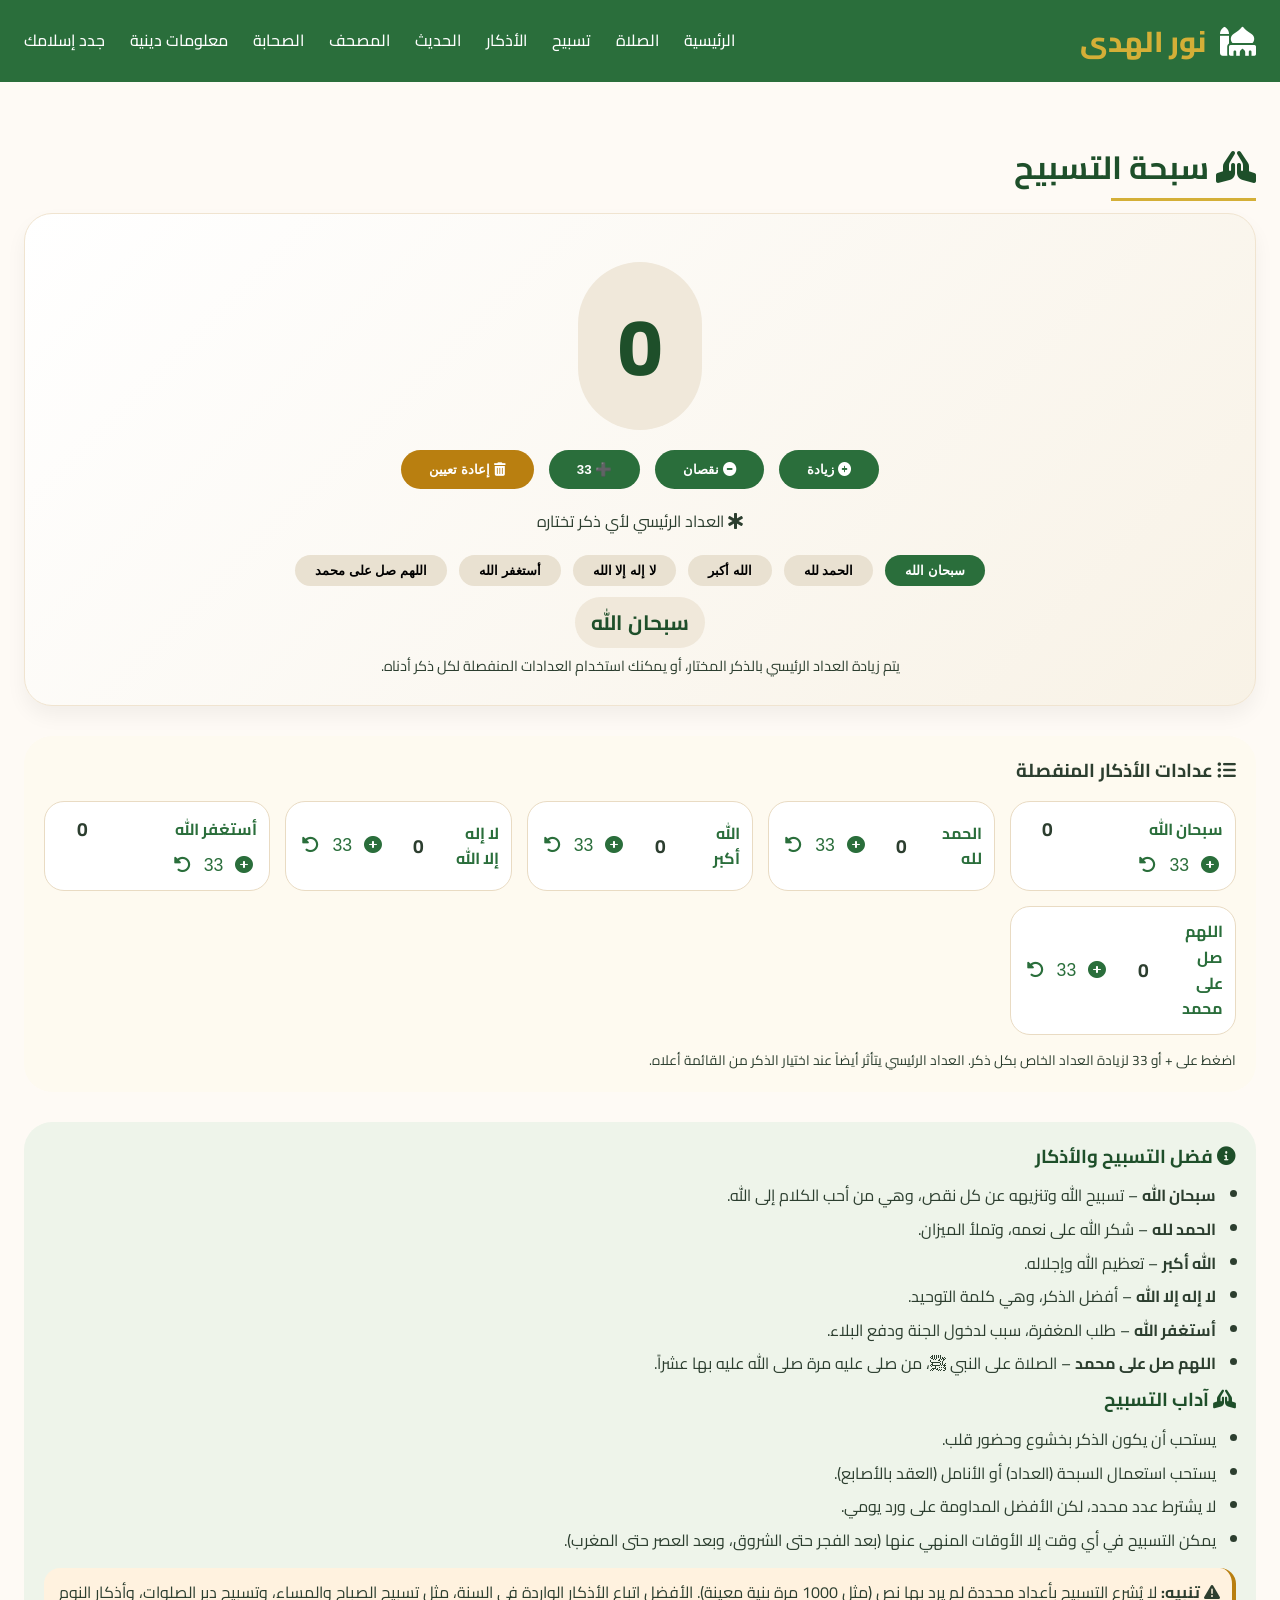
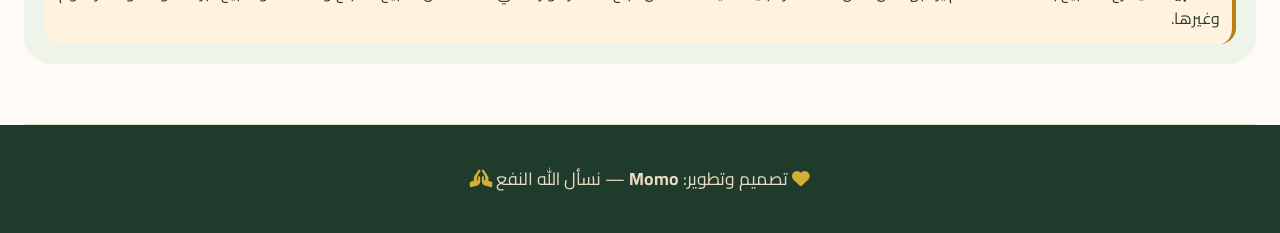
==== tasbih.html @ b9b38757 "Add files via upload" ====
<!DOCTYPE html>
<html lang="ar" dir="rtl">
<head>
  <meta charset="UTF-8">
  <meta name="viewport" content="width=device-width, initial-scale=1.0">
  <title>نور الهدى | سبحة التسبيح</title>
  <link rel="stylesheet" href="https://cdnjs.cloudflare.com/ajax/libs/font-awesome/6.0.0-beta3/css/all.min.css">
  <link href="https://fonts.googleapis.com/css2?family=Cairo:wght@300;400;500;600;700;800&display=swap" rel="stylesheet">
  <link rel="stylesheet" href="style.css">
  <style>
    .tasbih-card {
      background: linear-gradient(135deg, #fff, #f8f2e6);
      text-align: center;
      padding: 28px;
    }
    .dhikr-selector {
      margin: 20px 0;
      display: flex;
      flex-wrap: wrap;
      justify-content: center;
      gap: 12px;
    }
    .dhikr-btn {
      background: #e9e1d1;
      border: none;
      padding: 8px 20px;
      border-radius: 40px;
      font-weight: 600;
      cursor: pointer;
      transition: 0.2s;
    }
    .dhikr-btn.active {
      background: var(--primary);
      color: white;
    }
    .current-dhikr {
      font-size: 1.3rem;
      font-weight: bold;
      margin: 15px 0;
      color: var(--primary-dark);
    }
    .current-dhikr span {
      background: #f0e8da;
      padding: 6px 16px;
      border-radius: 50px;
    }
    .secondary-counters {
      background: #fefaf0;
      border-radius: 28px;
      padding: 20px;
      margin-top: 30px;
      text-align: right;
    }
    .counter-grid {
      display: grid;
      grid-template-columns: repeat(auto-fill, minmax(220px, 1fr));
      gap: 15px;
      margin: 15px 0;
    }
    .counter-item {
      background: white;
      border-radius: 20px;
      padding: 12px;
      display: flex;
      justify-content: space-between;
      align-items: center;
      flex-wrap: wrap;
      gap: 8px;
      border: 1px solid #e9dbc3;
    }
    .counter-label {
      font-weight: bold;
      color: var(--primary);
      flex: 1;
    }
    .counter-value {
      font-size: 1.2rem;
      font-weight: bold;
      min-width: 50px;
      text-align: center;
    }
    .counter-actions button {
      background: none;
      border: none;
      font-size: 1.1rem;
      margin: 0 4px;
      cursor: pointer;
      color: var(--primary);
    }
    .info-section {
      margin-top: 30px;
      background: #eef4ea;
      border-radius: 28px;
      padding: 20px;
      text-align: right;
    }
    .info-section h3 {
      color: var(--primary-dark);
      margin-bottom: 12px;
    }
    .info-section ul {
      margin-right: 20px;
    }
    .info-section li {
      margin-bottom: 8px;
    }
    .warning {
      background: #fff2df;
      border-right: 4px solid #b97f10;
      padding: 12px;
      margin-top: 15px;
      border-radius: 16px;
    }
  </style>
</head>
<body>
  <div class="navbar">
    <div class="container">
      <div class="logo"><i class="fas fa-mosque"></i> نور الهدى</div>
      <div class="nav-links">
        <a href="index.html">الرئيسية</a>
        <a href="prayer.html">الصلاة</a>
        <a href="tasbih.html">تسبيح</a>
        <a href="adhkar.html">الأذكار</a>
        <a href="hadith.html">الحديث</a>
        <a href="quran.html">المصحف</a>
        <a href="companions.html">الصحابة</a>
        <a href="knowledge.html">معلومات دينية</a>
        <a href="newmuslim.html">جدد إسلامك</a>
      </div>
    </div>
  </div>

  <div class="container">
    <section id="tasbih">
      <h2 class="section-title"><i class="fas fa-praying-hands"></i> سبحة التسبيح</h2>
      <div class="card tasbih-card">
        <!-- العداد الرئيسي -->
        <div class="tasbih-counter" id="tasbihCount">0</div>
        <div class="tasbih-buttons">
          <button class="tasbih-btn" id="incrementBtn"><i class="fas fa-plus-circle"></i> زيادة</button>
          <button class="tasbih-btn decrement" id="decrementBtn"><i class="fas fa-minus-circle"></i> نقصان</button>
          <button class="tasbih-btn" id="add33Btn">➕ 33</button>
          <button class="tasbih-btn reset" id="resetTasbihBtn"><i class="fas fa-trash-alt"></i> إعادة تعيين</button>
        </div>
        <p style="margin-top: 20px;"><i class="fas fa-star-of-life"></i> العداد الرئيسي لأي ذكر تختاره</p>

        <!-- اختيار نوع الذكر -->
        <div class="dhikr-selector">
          <button class="dhikr-btn active" data-dhikr="subhanallah">سبحان الله</button>
          <button class="dhikr-btn" data-dhikr="alhamdulillah">الحمد لله</button>
          <button class="dhikr-btn" data-dhikr="allahuakbar">الله أكبر</button>
          <button class="dhikr-btn" data-dhikr="la-ilaha-illallah">لا إله إلا الله</button>
          <button class="dhikr-btn" data-dhikr="astaghfirullah">أستغفر الله</button>
          <button class="dhikr-btn" data-dhikr="salawat">اللهم صل على محمد</button>
        </div>
        <div class="current-dhikr">
          <span id="currentDhikrText">سبحان الله</span>
        </div>
        <p style="font-size: 0.9rem;">يتم زيادة العداد الرئيسي بالذكر المختار، أو يمكنك استخدام العدادات المنفصلة لكل ذكر أدناه.</p>
      </div>

      <!-- عدادات منفصلة لكل ذكر -->
      <div class="secondary-counters">
        <h3><i class="fas fa-list-ul"></i> عدادات الأذكار المنفصلة</h3>
        <div class="counter-grid" id="countersContainer">
          <!-- سيتم إضافتها بواسطة JS -->
        </div>
        <p style="margin-top: 10px; font-size: 0.85rem;">اضغط على + أو 33 لزيادة العداد الخاص بكل ذكر. العداد الرئيسي يتأثر أيضاً عند اختيار الذكر من القائمة أعلاه.</p>
      </div>

      <!-- معلومات عن التسبيح -->
      <div class="info-section">
        <h3><i class="fas fa-info-circle"></i> فضل التسبيح والأذكار</h3>
        <ul>
          <li><strong>سبحان الله</strong> – تسبيح الله وتنزيهه عن كل نقص، وهي من أحب الكلام إلى الله.</li>
          <li><strong>الحمد لله</strong> – شكر الله على نعمه، وتملأ الميزان.</li>
          <li><strong>الله أكبر</strong> – تعظيم الله وإجلاله.</li>
          <li><strong>لا إله إلا الله</strong> – أفضل الذكر، وهي كلمة التوحيد.</li>
          <li><strong>أستغفر الله</strong> – طلب المغفرة، سبب لدخول الجنة ودفع البلاء.</li>
          <li><strong>اللهم صل على محمد</strong> – الصلاة على النبي ﷺ، من صلى عليه مرة صلى الله عليه بها عشراً.</li>
        </ul>
        <h3><i class="fas fa-hands-praying"></i> آداب التسبيح</h3>
        <ul>
          <li>يستحب أن يكون الذكر بخشوع وحضور قلب.</li>
          <li>يستحب استعمال السبحة (العداد) أو الأنامل (العقد بالأصابع).</li>
          <li>لا يشترط عدد محدد، لكن الأفضل المداومة على ورد يومي.</li>
          <li>يمكن التسبيح في أي وقت إلا الأوقات المنهي عنها (بعد الفجر حتى الشروق، وبعد العصر حتى المغرب).</li>
        </ul>
        <div class="warning">
          <i class="fas fa-exclamation-triangle"></i> <strong>تنبيه:</strong> لا يُشرع التسبيح بأعداد محددة لم يرد بها نص (مثل 1000 مرة بنية معينة). الأفضل اتباع الأذكار الواردة في السنة، مثل تسبيح الصباح والمساء، وتسبيح دبر الصلوات، وأذكار النوم وغيرها.
        </div>
      </div>
    </section>
  </div>

  <footer>
    <div class="container">
      <p><i class="fas fa-heart"></i> تصميم وتطوير: <strong>Momo</strong> — نسأل الله النفع <i class="fas fa-hands-praying"></i></p>
    </div>
  </footer>

  <script>
    // تعريف الأذكار ونصوصها
    const dhikrList = [
      { id: "subhanallah", text: "سبحان الله", short: "سبحان الله" },
      { id: "alhamdulillah", text: "الحمد لله", short: "الحمد لله" },
      { id: "allahuakbar", text: "الله أكبر", short: "الله أكبر" },
      { id: "la-ilaha-illallah", text: "لا إله إلا الله", short: "لا إله إلا الله" },
      { id: "astaghfirullah", text: "أستغفر الله", short: "أستغفر الله" },
      { id: "salawat", text: "اللهم صل على محمد", short: "اللهم صل على محمد" }
    ];

    // تخزين قيم العدادات المنفصلة
    let counters = {};
    dhikrList.forEach(d => { counters[d.id] = 0; });

    // العداد الرئيسي
    let mainCounter = 0;
    let currentDhikrId = "subhanallah";

    // عناصر DOM
    const mainCountSpan = document.getElementById("tasbihCount");
    const currentDhikrSpan = document.getElementById("currentDhikrText");
    const countersContainer = document.getElementById("countersContainer");

    // تحديث واجهة العداد الرئيسي
    function updateMainDisplay() {
      mainCountSpan.innerText = mainCounter;
    }

    // تحديث جميع العدادات المنفصلة في الشاشة
    function renderCounters() {
      let html = "";
      dhikrList.forEach(d => {
        html += `
          <div class="counter-item">
            <div class="counter-label">${d.text}</div>
            <div class="counter-value" id="counter-${d.id}">${counters[d.id]}</div>
            <div class="counter-actions">
              <button class="inc-single" data-id="${d.id}"><i class="fas fa-plus-circle"></i></button>
              <button class="inc33-single" data-id="${d.id}">33</button>
              <button class="reset-single" data-id="${d.id}"><i class="fas fa-undo-alt"></i></button>
            </div>
          </div>
        `;
      });
      countersContainer.innerHTML = html;

      // ربط الأحداث للأزرار الجديدة
      document.querySelectorAll(".inc-single").forEach(btn => {
        btn.addEventListener("click", (e) => {
          const id = btn.getAttribute("data-id");
          counters[id]++;
          updateCounterDisplay(id);
        });
      });
      document.querySelectorAll(".inc33-single").forEach(btn => {
        btn.addEventListener("click", (e) => {
          const id = btn.getAttribute("data-id");
          counters[id] += 33;
          updateCounterDisplay(id);
        });
      });
      document.querySelectorAll(".reset-single").forEach(btn => {
        btn.addEventListener("click", (e) => {
          const id = btn.getAttribute("data-id");
          counters[id] = 0;
          updateCounterDisplay(id);
        });
      });
    }

    function updateCounterDisplay(id) {
      const span = document.getElementById(`counter-${id}`);
      if (span) span.innerText = counters[id];
    }

    // إضافة إلى العداد الرئيسي بناءً على الذكر الحالي
    function addToMain(amount) {
      mainCounter += amount;
      updateMainDisplay();
      // اختياري: يمكن أيضاً تحديث العداد المنفصل للذكر الحالي
      counters[currentDhikrId] += amount;
      updateCounterDisplay(currentDhikrId);
    }

    // إعادة تعيين العداد الرئيسي
    function resetMain() {
      mainCounter = 0;
      updateMainDisplay();
    }

    // تغيير الذكر الحالي
    function setCurrentDhikr(id) {
      currentDhikrId = id;
      const dhikr = dhikrList.find(d => d.id === id);
      currentDhikrSpan.innerText = dhikr ? dhikr.text : "سبحان الله";
      // تمييز الزر النشط
      document.querySelectorAll(".dhikr-btn").forEach(btn => {
        btn.classList.remove("active");
        if (btn.getAttribute("data-dhikr") === id) btn.classList.add("active");
      });
    }

    // ربط أزرار العداد الرئيسي
    document.getElementById("incrementBtn").addEventListener("click", () => {
      addToMain(1);
    });
    document.getElementById("decrementBtn").addEventListener("click", () => {
      if (mainCounter > 0) addToMain(-1);
    });
    document.getElementById("add33Btn").addEventListener("click", () => {
      addToMain(33);
    });
    document.getElementById("resetTasbihBtn").addEventListener("click", () => {
      resetMain();
    });

    // ربط أزرار اختيار الذكر
    document.querySelectorAll(".dhikr-btn").forEach(btn => {
      btn.addEventListener("click", () => {
        const dhikrId = btn.getAttribute("data-dhikr");
        setCurrentDhikr(dhikrId);
      });
    });

    // تهيئة الصفحة
    renderCounters();
    setCurrentDhikr("subhanallah");
    updateMainDisplay();

    // حفظ البيانات في localStorage (اختياري)
    function saveData() {
      const data = {
        main: mainCounter,
        counters: counters,
        currentDhikr: currentDhikrId
      };
      localStorage.setItem("tasbihData", JSON.stringify(data));
    }

    function loadData() {
      const saved = localStorage.getItem("tasbihData");
      if (saved) {
        try {
          const data = JSON.parse(saved);
          mainCounter = data.main || 0;
          counters = data.counters || counters;
          currentDhikrId = data.currentDhikr || "subhanallah";
          updateMainDisplay();
          for (let id in counters) {
            updateCounterDisplay(id);
          }
          setCurrentDhikr(currentDhikrId);
        } catch(e) {}
      }
    }

    // حفظ تلقائي عند كل تغيير
    function autoSave() {
      saveData();
    }

    // ربط الحفظ بعد كل تغيير
    const originalAddToMain = addToMain;
    window.addToMain = function(amount) {
      originalAddToMain(amount);
      autoSave();
    };
    // إعادة تعريف addToMain مع الحفظ
    addToMain = function(amount) {
      mainCounter += amount;
      updateMainDisplay();
      counters[currentDhikrId] += amount;
      updateCounterDisplay(currentDhikrId);
      autoSave();
    };
    // إعادة تعريف resetMain مع الحفظ
    resetMain = function() {
      mainCounter = 0;
      updateMainDisplay();
      autoSave();
    };
    // ربط الأزرار مرة أخرى بعد إعادة التعريف
    document.getElementById("incrementBtn").onclick = () => addToMain(1);
    document.getElementById("decrementBtn").onclick = () => { if (mainCounter > 0) addToMain(-1); };
    document.getElementById("add33Btn").onclick = () => addToMain(33);
    document.getElementById("resetTasbihBtn").onclick = () => resetMain();

    // ربط العدادات المنفصلة بالحفظ
    function attachSingleSave() {
      document.querySelectorAll(".inc-single, .inc33-single, .reset-single").forEach(btn => {
        btn.addEventListener("click", () => autoSave());
      });
    }
    // إعادة ربط بعد إعادة رسم العدادات
    const originalRender = renderCounters;
    window.renderCounters = function() {
      originalRender();
      attachSingleSave();
    };
    renderCounters = function() {
      originalRender();
      attachSingleSave();
    };
    renderCounters();
    attachSingleSave();
    loadData();
  </script>
</body>
</html>
---- style.css ----
* {
  margin: 0;
  padding: 0;
  box-sizing: border-box;
}

body {
  font-family: 'Cairo', sans-serif;
  background: #fefaf5;
  color: #2c3e2f;
  line-height: 1.6;
  scroll-behavior: smooth;
}

:root {
  --primary: #2a6e3b;
  --primary-dark: #1e4f2a;
  --secondary: #d4af37;
  --soft-bg: #fff8ed;
  --card-bg: #ffffff;
  --border-light: #e9dbc3;
  --mushaf-bg: #fef7e8;
  --mushaf-border: #dac292;
}

.container {
  max-width: 1300px;
  margin: 0 auto;
  padding: 0 24px;
}

.navbar {
  background: var(--primary);
  padding: 18px 0;
  position: sticky;
  top: 0;
  z-index: 100;
}
.navbar .container {
  display: flex;
  justify-content: space-between;
  align-items: center;
  flex-wrap: wrap;
  gap: 15px;
}
.logo {
  font-size: 1.8rem;
  font-weight: 800;
  color: var(--secondary);
}
.logo i {
  color: white;
  margin-left: 8px;
}
.nav-links {
  display: flex;
  gap: 25px;
  flex-wrap: wrap;
}
.nav-links a {
  color: white;
  text-decoration: none;
  font-weight: 500;
  transition: 0.2s;
}
.nav-links a:hover {
  color: var(--secondary);
}

.hero {
  background: linear-gradient(135deg, #f4f0e6, #e6f0e8);
  padding: 60px 0 40px;
  text-align: center;
  border-bottom: 3px solid var(--secondary);
}
.hero h1 {
  font-size: 2.5rem;
  color: var(--primary-dark);
  margin-bottom: 12px;
}
.hero p {
  font-size: 1.2rem;
  color: #3b5e3b;
}

.prayer-card {
  background: var(--card-bg);
  border-radius: 32px;
  padding: 28px;
  margin: 40px 0 20px;
  border: 1px solid var(--border-light);
  box-shadow: 0 20px 30px -12px rgba(0,0,0,0.1);
}
.prayer-header {
  display: flex;
  justify-content: space-between;
  align-items: baseline;
  flex-wrap: wrap;
  gap: 12px;
  margin-bottom: 20px;
}
.city-selector {
  display: flex;
  gap: 12px;
  flex-wrap: wrap;
}
.city-selector input,
.city-selector button {
  padding: 8px 16px;
  border-radius: 40px;
  border: 1px solid #ddd;
  font-family: inherit;
}
.city-selector button {
  background: var(--primary);
  color: white;
  border: none;
  cursor: pointer;
  font-weight: 600;
}

.prayer-times-grid {
  display: grid;
  grid-template-columns: repeat(auto-fit, minmax(100px, 1fr));
  gap: 18px;
  text-align: center;
  margin: 20px 0;
}
.prayer-item {
  background: #f9f5ed;
  padding: 14px 6px;
  border-radius: 24px;
  font-weight: 600;
}
.prayer-name {
  font-size: 1.1rem;
  color: var(--primary);
}
.prayer-time {
  font-size: 1.3rem;
  font-weight: 700;
  margin-top: 6px;
}
.next-prayer {
  background: var(--primary-dark);
  color: white;
  padding: 14px;
  border-radius: 40px;
  text-align: center;
  font-size: 1.2rem;
  font-weight: 600;
  margin-top: 20px;
}

section {
  padding: 60px 0;
  border-bottom: 1px solid var(--border-light);
}
.section-title {
  font-size: 2rem;
  font-weight: 700;
  color: var(--primary-dark);
  margin-bottom: 20px;
  position: relative;
  display: inline-block;
}
.section-title:after {
  content: '';
  position: absolute;
  bottom: -8px;
  right: 0;
  width: 60%;
  height: 3px;
  background: var(--secondary);
}

.grid-2 {
  display: grid;
  grid-template-columns: repeat(auto-fit, minmax(300px, 1fr));
  gap: 30px;
  margin-top: 30px;
}

.card {
  background: var(--card-bg);
  border-radius: 28px;
  padding: 24px;
  box-shadow: 0 10px 20px rgba(0,0,0,0.05);
  border: 1px solid #f0e4d0;
  transition: 0.2s;
}
.card:hover {
  transform: translateY(-5px);
}

.hadith-box {
  background: #f4f0e2;
  border-right: 6px solid var(--secondary);
  padding: 28px;
  border-radius: 28px;
  font-size: 1.2rem;
  margin: 20px 0;
}

.btn-refresh {
  background: var(--primary);
  border: none;
  padding: 8px 24px;
  border-radius: 30px;
  color: white;
  cursor: pointer;
  font-weight: 600;
  margin-top: 15px;
}

.adhkar-tabs {
  display: flex;
  gap: 20px;
  margin-bottom: 30px;
}
.tab-btn {
  background: #e9e1d1;
  border: none;
  padding: 10px 28px;
  border-radius: 40px;
  font-weight: 600;
  cursor: pointer;
}
.tab-btn.active {
  background: var(--primary);
  color: white;
}
.adhkar-list {
  list-style: none;
}
.adhkar-list li {
  background: white;
  margin-bottom: 14px;
  padding: 16px 20px;
  border-radius: 40px;
  border: 1px solid var(--border-light);
  font-size: 1rem;
  line-height: 1.6;
}

.tracker-btn {
  background: #e9e1d1;
  border: none;
  padding: 12px 10px;
  border-radius: 60px;
  font-weight: bold;
  cursor: pointer;
  width: 100%;
}
.tracker-btn.completed {
  background: var(--primary);
  color: white;
}

.wudu-steps {
  list-style: none;
  padding-right: 0;
}
.wudu-steps li {
  margin-bottom: 12px;
  display: flex;
  align-items: baseline;
  gap: 10px;
}
.wudu-steps li i {
  color: var(--primary);
  width: 24px;
}

.tasbih-card {
  text-align: center;
  background: linear-gradient(135deg, #fff, #f8f2e6);
}
.tasbih-counter {
  font-size: 5rem;
  font-weight: 800;
  color: var(--primary-dark);
  background: #f0e8da;
  display: inline-block;
  padding: 20px 40px;
  border-radius: 80px;
  margin: 20px 0;
}
.tasbih-buttons {
  display: flex;
  gap: 15px;
  justify-content: center;
  flex-wrap: wrap;
}
.tasbih-btn {
  background: var(--primary);
  color: white;
  border: none;
  padding: 12px 28px;
  border-radius: 50px;
  font-weight: bold;
  cursor: pointer;
}
.tasbih-btn.reset {
  background: #b97f10;
}

.quran-container {
  background: var(--mushaf-bg);
  border-radius: 28px;
  padding: 24px;
  border: 1px solid var(--mushaf-border);
  font-family: 'Amiri', serif;
}
.search-box {
  display: flex;
  gap: 10px;
  margin-bottom: 20px;
  flex-wrap: wrap;
}
.search-box input {
  flex: 1;
  padding: 10px 16px;
  border-radius: 40px;
  border: 1px solid var(--mushaf-border);
  font-family: 'Cairo', sans-serif;
  font-size: 1rem;
}
.search-box button {
  background: var(--primary);
  color: white;
  border: none;
  padding: 8px 20px;
  border-radius: 40px;
  cursor: pointer;
  font-weight: 600;
}
.sura-select {
  width: 100%;
  padding: 12px 20px;
  border-radius: 50px;
  border: 1px solid var(--mushaf-border);
  font-family: 'Cairo', sans-serif;
  font-size: 1rem;
  background: white;
  margin-bottom: 20px;
}
.verses-grid {
  display: grid;
  grid-template-columns: 1fr 1fr;
  gap: 20px 30px;
}
.ayah-item {
  display: flex;
  align-items: baseline;
  gap: 8px;
  background: rgba(255,250,235,0.5);
  padding: 8px 12px;
  border-radius: 16px;
}
.ayah-text {
  font-size: 1.2rem;
  line-height: 1.6;
  color: #2c3e2f;
  flex: 1;
}
.ayah-number {
  display: inline-flex;
  justify-content: center;
  align-items: center;
  width: 28px;
  height: 28px;
  background: var(--secondary);
  color: var(--primary-dark);
  border-radius: 50%;
  font-size: 0.8rem;
  font-weight: bold;
  font-family: 'Cairo', sans-serif;
  flex-shrink: 0;
}

.islam-basics {
  background: #eef4ea;
  border-radius: 28px;
  padding: 24px;
}

footer {
  background: #1f3b2c;
  color: #e9dbc3;
  padding: 40px 0;
  text-align: center;
}
footer p {
  font-size: 1.1rem;
}
footer i {
  color: var(--secondary);
}

.companions-list {
  display: flex;
  flex-wrap: wrap;
  gap: 15px;
  justify-content: center;
  margin-bottom: 30px;
}
.companion-btn {
  background: #e9e1d1;
  border: none;
  padding: 12px 24px;
  border-radius: 60px;
  font-size: 1rem;
  font-weight: 600;
  cursor: pointer;
  transition: 0.2s;
  display: flex;
  align-items: center;
  gap: 10px;
}
.companion-btn i {
  font-size: 1.2rem;
}
.companion-btn.active {
  background: var(--primary);
  color: white;
}
.stories-display {
  background: var(--card-bg);
  border-radius: 28px;
  padding: 24px;
  border: 1px solid var(--border-light);
  min-height: 300px;
}
.story-item {
  margin-bottom: 24px;
  border-bottom: 1px dashed var(--border-light);
  padding-bottom: 16px;
}
.story-item:last-child {
  border-bottom: none;
}
.story-item h4 {
  color: var(--primary);
  font-size: 1.3rem;
  margin-bottom: 8px;
}

@media (max-width: 700px) {
  .navbar .container {
    flex-direction: column;
  }
  .prayer-times-grid {
    grid-template-columns: repeat(2, 1fr);
  }
  .verses-grid {
    grid-template-columns: 1fr;
  }
  .tasbih-counter {
    font-size: 3rem;
    padding: 12px 24px;
  }
}
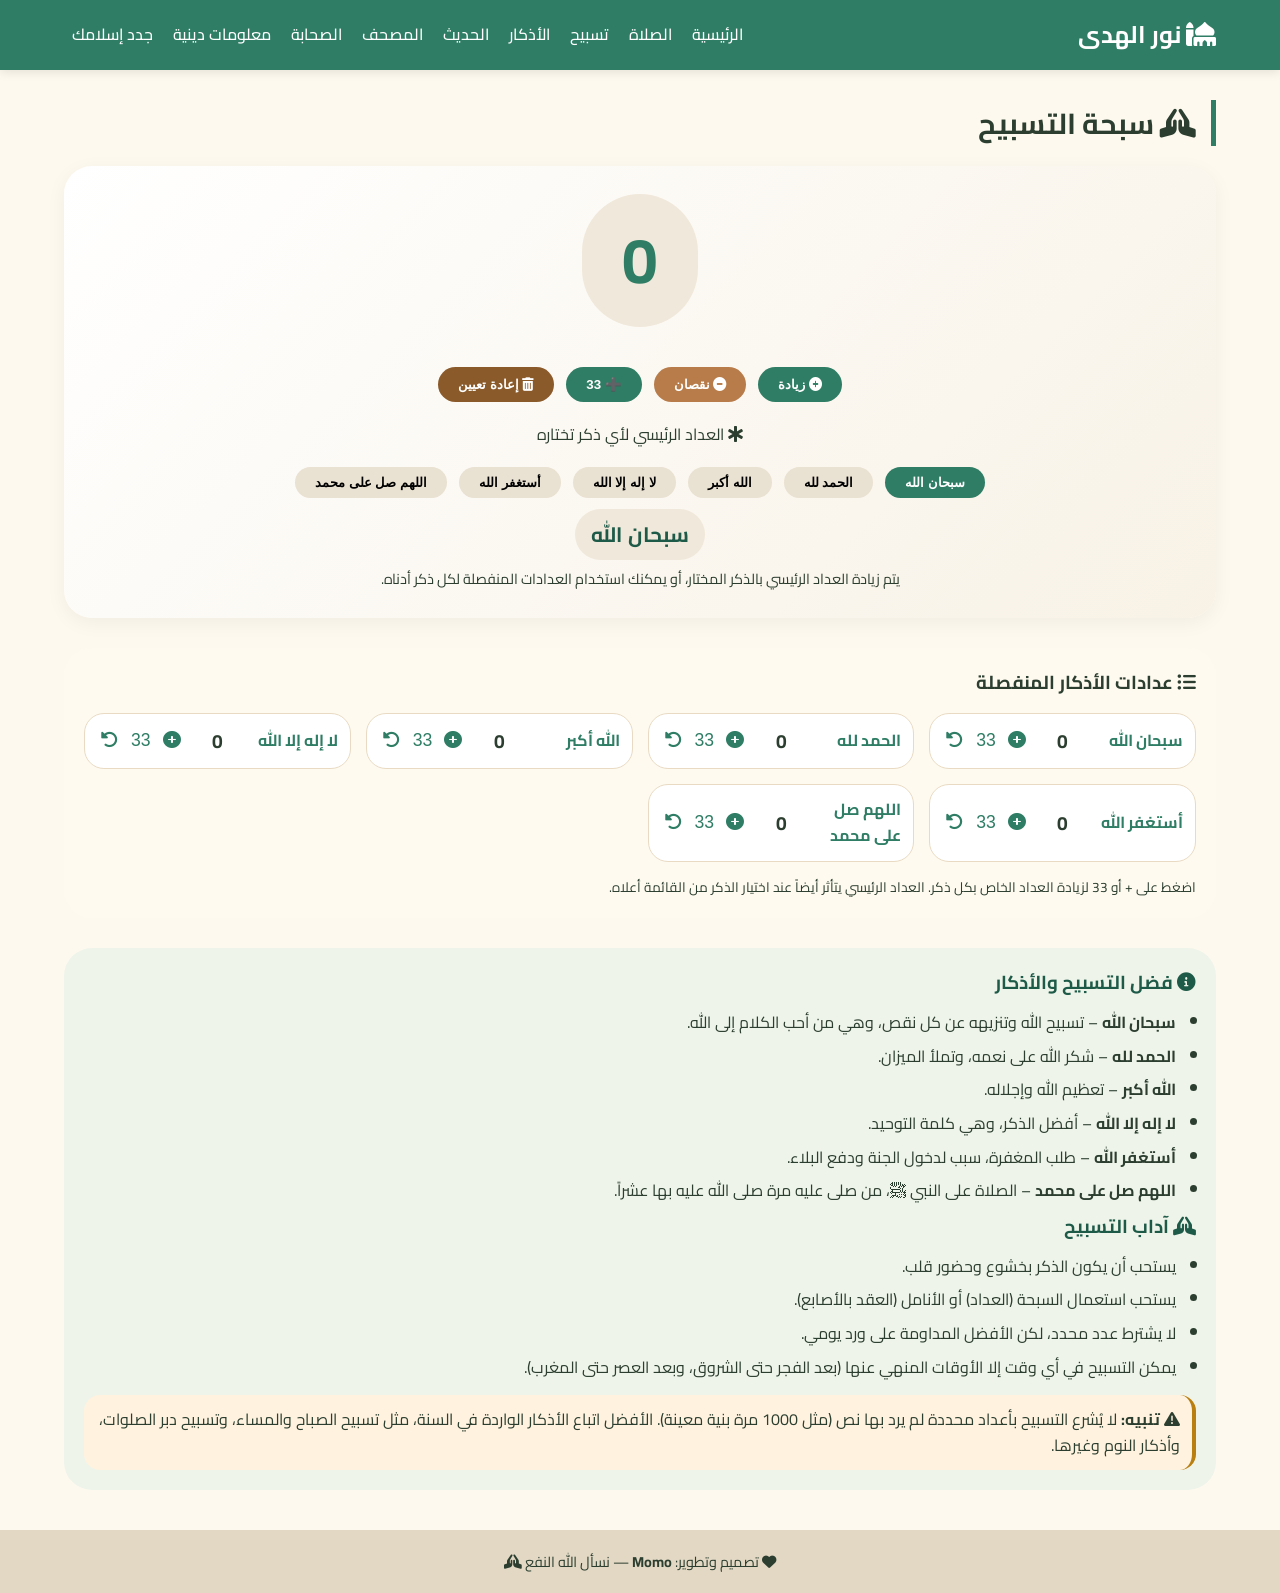
==== commit 7bc99e45: "Update tasbih.html" ====
--- a/tasbih.html
+++ b/tasbih.html
@@ -6,12 +6,107 @@
   <title>نور الهدى | سبحة التسبيح</title>
   <link rel="stylesheet" href="https://cdnjs.cloudflare.com/ajax/libs/font-awesome/6.0.0-beta3/css/all.min.css">
   <link href="https://fonts.googleapis.com/css2?family=Cairo:wght@300;400;500;600;700;800&display=swap" rel="stylesheet">
-  <link rel="stylesheet" href="style.css">
   <style>
+    :root {
+      --primary: #2e7d64;
+      --primary-dark: #1e5a48;
+      --secondary: #e8b86b;
+    }
+    * {
+      margin: 0;
+      padding: 0;
+      box-sizing: border-box;
+    }
+    body {
+      font-family: 'Cairo', sans-serif;
+      background: #fef9ef;
+      color: #2c3e2f;
+      line-height: 1.6;
+    }
+    .container {
+      width: 90%;
+      max-width: 1200px;
+      margin: auto;
+    }
+    .navbar {
+      background: var(--primary);
+      padding: 1rem 0;
+      position: sticky;
+      top: 0;
+      z-index: 100;
+      box-shadow: 0 2px 10px rgba(0,0,0,0.1);
+    }
+    .navbar .container {
+      display: flex;
+      justify-content: space-between;
+      align-items: center;
+      flex-wrap: wrap;
+    }
+    .logo {
+      font-size: 1.5rem;
+      font-weight: bold;
+      color: white;
+    }
+    .nav-links a {
+      color: white;
+      text-decoration: none;
+      margin: 0 8px;
+      font-weight: 500;
+      transition: 0.2s;
+    }
+    .nav-links a:hover {
+      color: var(--secondary);
+    }
+    .section-title {
+      font-size: 1.8rem;
+      margin: 30px 0 20px;
+      border-right: 5px solid var(--primary);
+      padding-right: 15px;
+    }
+    .card {
+      background: white;
+      border-radius: 28px;
+      padding: 25px;
+      box-shadow: 0 5px 20px rgba(0,0,0,0.05);
+      margin-bottom: 30px;
+    }
     .tasbih-card {
       background: linear-gradient(135deg, #fff, #f8f2e6);
       text-align: center;
       padding: 28px;
+    }
+    .tasbih-counter {
+      font-size: 4rem;
+      font-weight: bold;
+      color: var(--primary);
+      background: #f0e8da;
+      display: inline-block;
+      padding: 15px 40px;
+      border-radius: 60px;
+      margin-bottom: 20px;
+    }
+    .tasbih-buttons {
+      display: flex;
+      flex-wrap: wrap;
+      justify-content: center;
+      gap: 12px;
+      margin: 20px 0;
+    }
+    .tasbih-btn {
+      background: var(--primary);
+      color: white;
+      border: none;
+      padding: 10px 20px;
+      border-radius: 40px;
+      font-weight: bold;
+      cursor: pointer;
+      transition: 0.2s;
+    }
+    .tasbih-btn.decrement {
+      background: #b87c4a;
+    }
+    .tasbih-btn.reset {
+      background: #8b5a2b;
     }
     .dhikr-selector {
       margin: 20px 0;
@@ -110,6 +205,28 @@
       padding: 12px;
       margin-top: 15px;
       border-radius: 16px;
+    }
+    footer {
+      background: #e2d8c4;
+      text-align: center;
+      padding: 20px 0;
+      margin-top: 40px;
+      font-size: 0.9rem;
+    }
+    @media (max-width: 768px) {
+      .navbar .container {
+        flex-direction: column;
+        gap: 10px;
+      }
+      .nav-links {
+        display: flex;
+        flex-wrap: wrap;
+        justify-content: center;
+      }
+      .nav-links a {
+        margin: 5px;
+        font-size: 0.85rem;
+      }
     }
   </style>
 </head>
@@ -135,7 +252,6 @@
     <section id="tasbih">
       <h2 class="section-title"><i class="fas fa-praying-hands"></i> سبحة التسبيح</h2>
       <div class="card tasbih-card">
-        <!-- العداد الرئيسي -->
         <div class="tasbih-counter" id="tasbihCount">0</div>
         <div class="tasbih-buttons">
           <button class="tasbih-btn" id="incrementBtn"><i class="fas fa-plus-circle"></i> زيادة</button>
@@ -145,7 +261,6 @@
         </div>
         <p style="margin-top: 20px;"><i class="fas fa-star-of-life"></i> العداد الرئيسي لأي ذكر تختاره</p>
 
-        <!-- اختيار نوع الذكر -->
         <div class="dhikr-selector">
           <button class="dhikr-btn active" data-dhikr="subhanallah">سبحان الله</button>
           <button class="dhikr-btn" data-dhikr="alhamdulillah">الحمد لله</button>
@@ -160,16 +275,12 @@
         <p style="font-size: 0.9rem;">يتم زيادة العداد الرئيسي بالذكر المختار، أو يمكنك استخدام العدادات المنفصلة لكل ذكر أدناه.</p>
       </div>
 
-      <!-- عدادات منفصلة لكل ذكر -->
       <div class="secondary-counters">
         <h3><i class="fas fa-list-ul"></i> عدادات الأذكار المنفصلة</h3>
-        <div class="counter-grid" id="countersContainer">
-          <!-- سيتم إضافتها بواسطة JS -->
-        </div>
+        <div class="counter-grid" id="countersContainer"></div>
         <p style="margin-top: 10px; font-size: 0.85rem;">اضغط على + أو 33 لزيادة العداد الخاص بكل ذكر. العداد الرئيسي يتأثر أيضاً عند اختيار الذكر من القائمة أعلاه.</p>
       </div>
 
-      <!-- معلومات عن التسبيح -->
       <div class="info-section">
         <h3><i class="fas fa-info-circle"></i> فضل التسبيح والأذكار</h3>
         <ul>
@@ -201,7 +312,7 @@
   </footer>
 
   <script>
-    // تعريف الأذكار ونصوصها
+    // تعريف الأذكار
     const dhikrList = [
       { id: "subhanallah", text: "سبحان الله", short: "سبحان الله" },
       { id: "alhamdulillah", text: "الحمد لله", short: "الحمد لله" },
@@ -211,11 +322,9 @@
       { id: "salawat", text: "اللهم صل على محمد", short: "اللهم صل على محمد" }
     ];
 
-    // تخزين قيم العدادات المنفصلة
+    // بيانات العدادات
     let counters = {};
     dhikrList.forEach(d => { counters[d.id] = 0; });
-
-    // العداد الرئيسي
     let mainCounter = 0;
     let currentDhikrId = "subhanallah";
 
@@ -229,108 +338,13 @@
       mainCountSpan.innerText = mainCounter;
     }
 
-    // تحديث جميع العدادات المنفصلة في الشاشة
-    function renderCounters() {
-      let html = "";
-      dhikrList.forEach(d => {
-        html += `
-          <div class="counter-item">
-            <div class="counter-label">${d.text}</div>
-            <div class="counter-value" id="counter-${d.id}">${counters[d.id]}</div>
-            <div class="counter-actions">
-              <button class="inc-single" data-id="${d.id}"><i class="fas fa-plus-circle"></i></button>
-              <button class="inc33-single" data-id="${d.id}">33</button>
-              <button class="reset-single" data-id="${d.id}"><i class="fas fa-undo-alt"></i></button>
-            </div>
-          </div>
-        `;
-      });
-      countersContainer.innerHTML = html;
-
-      // ربط الأحداث للأزرار الجديدة
-      document.querySelectorAll(".inc-single").forEach(btn => {
-        btn.addEventListener("click", (e) => {
-          const id = btn.getAttribute("data-id");
-          counters[id]++;
-          updateCounterDisplay(id);
-        });
-      });
-      document.querySelectorAll(".inc33-single").forEach(btn => {
-        btn.addEventListener("click", (e) => {
-          const id = btn.getAttribute("data-id");
-          counters[id] += 33;
-          updateCounterDisplay(id);
-        });
-      });
-      document.querySelectorAll(".reset-single").forEach(btn => {
-        btn.addEventListener("click", (e) => {
-          const id = btn.getAttribute("data-id");
-          counters[id] = 0;
-          updateCounterDisplay(id);
-        });
-      });
-    }
-
+    // تحديث عداد فردي
     function updateCounterDisplay(id) {
       const span = document.getElementById(`counter-${id}`);
       if (span) span.innerText = counters[id];
     }
 
-    // إضافة إلى العداد الرئيسي بناءً على الذكر الحالي
-    function addToMain(amount) {
-      mainCounter += amount;
-      updateMainDisplay();
-      // اختياري: يمكن أيضاً تحديث العداد المنفصل للذكر الحالي
-      counters[currentDhikrId] += amount;
-      updateCounterDisplay(currentDhikrId);
-    }
-
-    // إعادة تعيين العداد الرئيسي
-    function resetMain() {
-      mainCounter = 0;
-      updateMainDisplay();
-    }
-
-    // تغيير الذكر الحالي
-    function setCurrentDhikr(id) {
-      currentDhikrId = id;
-      const dhikr = dhikrList.find(d => d.id === id);
-      currentDhikrSpan.innerText = dhikr ? dhikr.text : "سبحان الله";
-      // تمييز الزر النشط
-      document.querySelectorAll(".dhikr-btn").forEach(btn => {
-        btn.classList.remove("active");
-        if (btn.getAttribute("data-dhikr") === id) btn.classList.add("active");
-      });
-    }
-
-    // ربط أزرار العداد الرئيسي
-    document.getElementById("incrementBtn").addEventListener("click", () => {
-      addToMain(1);
-    });
-    document.getElementById("decrementBtn").addEventListener("click", () => {
-      if (mainCounter > 0) addToMain(-1);
-    });
-    document.getElementById("add33Btn").addEventListener("click", () => {
-      addToMain(33);
-    });
-    document.getElementById("resetTasbihBtn").addEventListener("click", () => {
-      resetMain();
-    });
-
-    // ربط أزرار اختيار الذكر
-    document.querySelectorAll(".dhikr-btn").forEach(btn => {
-      btn.addEventListener("click", () => {
-        const dhikrId = btn.getAttribute("data-dhikr");
-        setCurrentDhikr(dhikrId);
-      });
-    });
-
-    // تهيئة الصفحة
-    renderCounters();
-    setCurrentDhikr("subhanallah");
-    updateMainDisplay();
-
-    // حفظ البيانات في localStorage (اختياري)
+    // حفظ البيانات في localStorage
     function saveData() {
       const data = {
         main: mainCounter,
@@ -340,6 +354,7 @@
       localStorage.setItem("tasbihData", JSON.stringify(data));
     }
 
+    // تحميل البيانات
     function loadData() {
       const saved = localStorage.getItem("tasbihData");
       if (saved) {
@@ -357,56 +372,97 @@
       }
     }
 
-    // حفظ تلقائي عند كل تغيير
-    function autoSave() {
-      saveData();
-    }
-
-    // ربط الحفظ بعد كل تغيير
-    const originalAddToMain = addToMain;
-    window.addToMain = function(amount) {
-      originalAddToMain(amount);
-      autoSave();
-    };
-    // إعادة تعريف addToMain مع الحفظ
-    addToMain = function(amount) {
+    // إضافة إلى العداد الرئيسي والعداد المنفصل للذكر الحالي
+    function addToMain(amount) {
+      if (amount < 0 && mainCounter + amount < 0) return; // منع السالب
       mainCounter += amount;
+      counters[currentDhikrId] += amount;
       updateMainDisplay();
-      counters[currentDhikrId] += amount;
       updateCounterDisplay(currentDhikrId);
-      autoSave();
-    };
-    // إعادة تعريف resetMain مع الحفظ
-    resetMain = function() {
+      saveData(); // حفظ تلقائي
+    }
+
+    // إعادة تعيين العداد الرئيسي
+    function resetMain() {
       mainCounter = 0;
       updateMainDisplay();
-      autoSave();
-    };
-    // ربط الأزرار مرة أخرى بعد إعادة التعريف
-    document.getElementById("incrementBtn").onclick = () => addToMain(1);
-    document.getElementById("decrementBtn").onclick = () => { if (mainCounter > 0) addToMain(-1); };
-    document.getElementById("add33Btn").onclick = () => addToMain(33);
-    document.getElementById("resetTasbihBtn").onclick = () => resetMain();
-
-    // ربط العدادات المنفصلة بالحفظ
-    function attachSingleSave() {
-      document.querySelectorAll(".inc-single, .inc33-single, .reset-single").forEach(btn => {
-        btn.addEventListener("click", () => autoSave());
-      });
-    }
-    // إعادة ربط بعد إعادة رسم العدادات
-    const originalRender = renderCounters;
-    window.renderCounters = function() {
-      originalRender();
-      attachSingleSave();
-    };
-    renderCounters = function() {
-      originalRender();
-      attachSingleSave();
-    };
+      saveData();
+    }
+
+    // تغيير الذكر الحالي
+    function setCurrentDhikr(id) {
+      currentDhikrId = id;
+      const dhikr = dhikrList.find(d => d.id === id);
+      currentDhikrSpan.innerText = dhikr ? dhikr.text : "سبحان الله";
+      document.querySelectorAll(".dhikr-btn").forEach(btn => {
+        btn.classList.remove("active");
+        if (btn.getAttribute("data-dhikr") === id) btn.classList.add("active");
+      });
+      saveData();
+    }
+
+    // عرض العدادات المنفصلة مع أزرارها
+    function renderCounters() {
+      let html = "";
+      dhikrList.forEach(d => {
+        html += `
+          <div class="counter-item">
+            <div class="counter-label">${d.text}</div>
+            <div class="counter-value" id="counter-${d.id}">${counters[d.id]}</div>
+            <div class="counter-actions">
+              <button class="inc-single" data-id="${d.id}"><i class="fas fa-plus-circle"></i></button>
+              <button class="inc33-single" data-id="${d.id}">33</button>
+              <button class="reset-single" data-id="${d.id}"><i class="fas fa-undo-alt"></i></button>
+            </div>
+          </div>
+        `;
+      });
+      countersContainer.innerHTML = html;
+
+      // ربط أحداث العدادات المنفصلة
+      document.querySelectorAll(".inc-single").forEach(btn => {
+        btn.addEventListener("click", (e) => {
+          const id = btn.getAttribute("data-id");
+          counters[id]++;
+          updateCounterDisplay(id);
+          saveData();
+        });
+      });
+      document.querySelectorAll(".inc33-single").forEach(btn => {
+        btn.addEventListener("click", (e) => {
+          const id = btn.getAttribute("data-id");
+          counters[id] += 33;
+          updateCounterDisplay(id);
+          saveData();
+        });
+      });
+      document.querySelectorAll(".reset-single").forEach(btn => {
+        btn.addEventListener("click", (e) => {
+          const id = btn.getAttribute("data-id");
+          counters[id] = 0;
+          updateCounterDisplay(id);
+          saveData();
+        });
+      });
+    }
+
+    // ربط أزرار العداد الرئيسي (مرة واحدة فقط)
+    document.getElementById("incrementBtn").addEventListener("click", () => addToMain(1));
+    document.getElementById("decrementBtn").addEventListener("click", () => addToMain(-1));
+    document.getElementById("add33Btn").addEventListener("click", () => addToMain(33));
+    document.getElementById("resetTasbihBtn").addEventListener("click", () => resetMain());
+
+    // ربط أزرار اختيار الذكر
+    document.querySelectorAll(".dhikr-btn").forEach(btn => {
+      btn.addEventListener("click", () => {
+        const dhikrId = btn.getAttribute("data-dhikr");
+        setCurrentDhikr(dhikrId);
+      });
+    });
+
+    // تهيئة الصفحة
     renderCounters();
-    attachSingleSave();
-    loadData();
+    loadData();    // تحميل أي بيانات محفوظة
   </script>
 </body>
-</html>+</html>
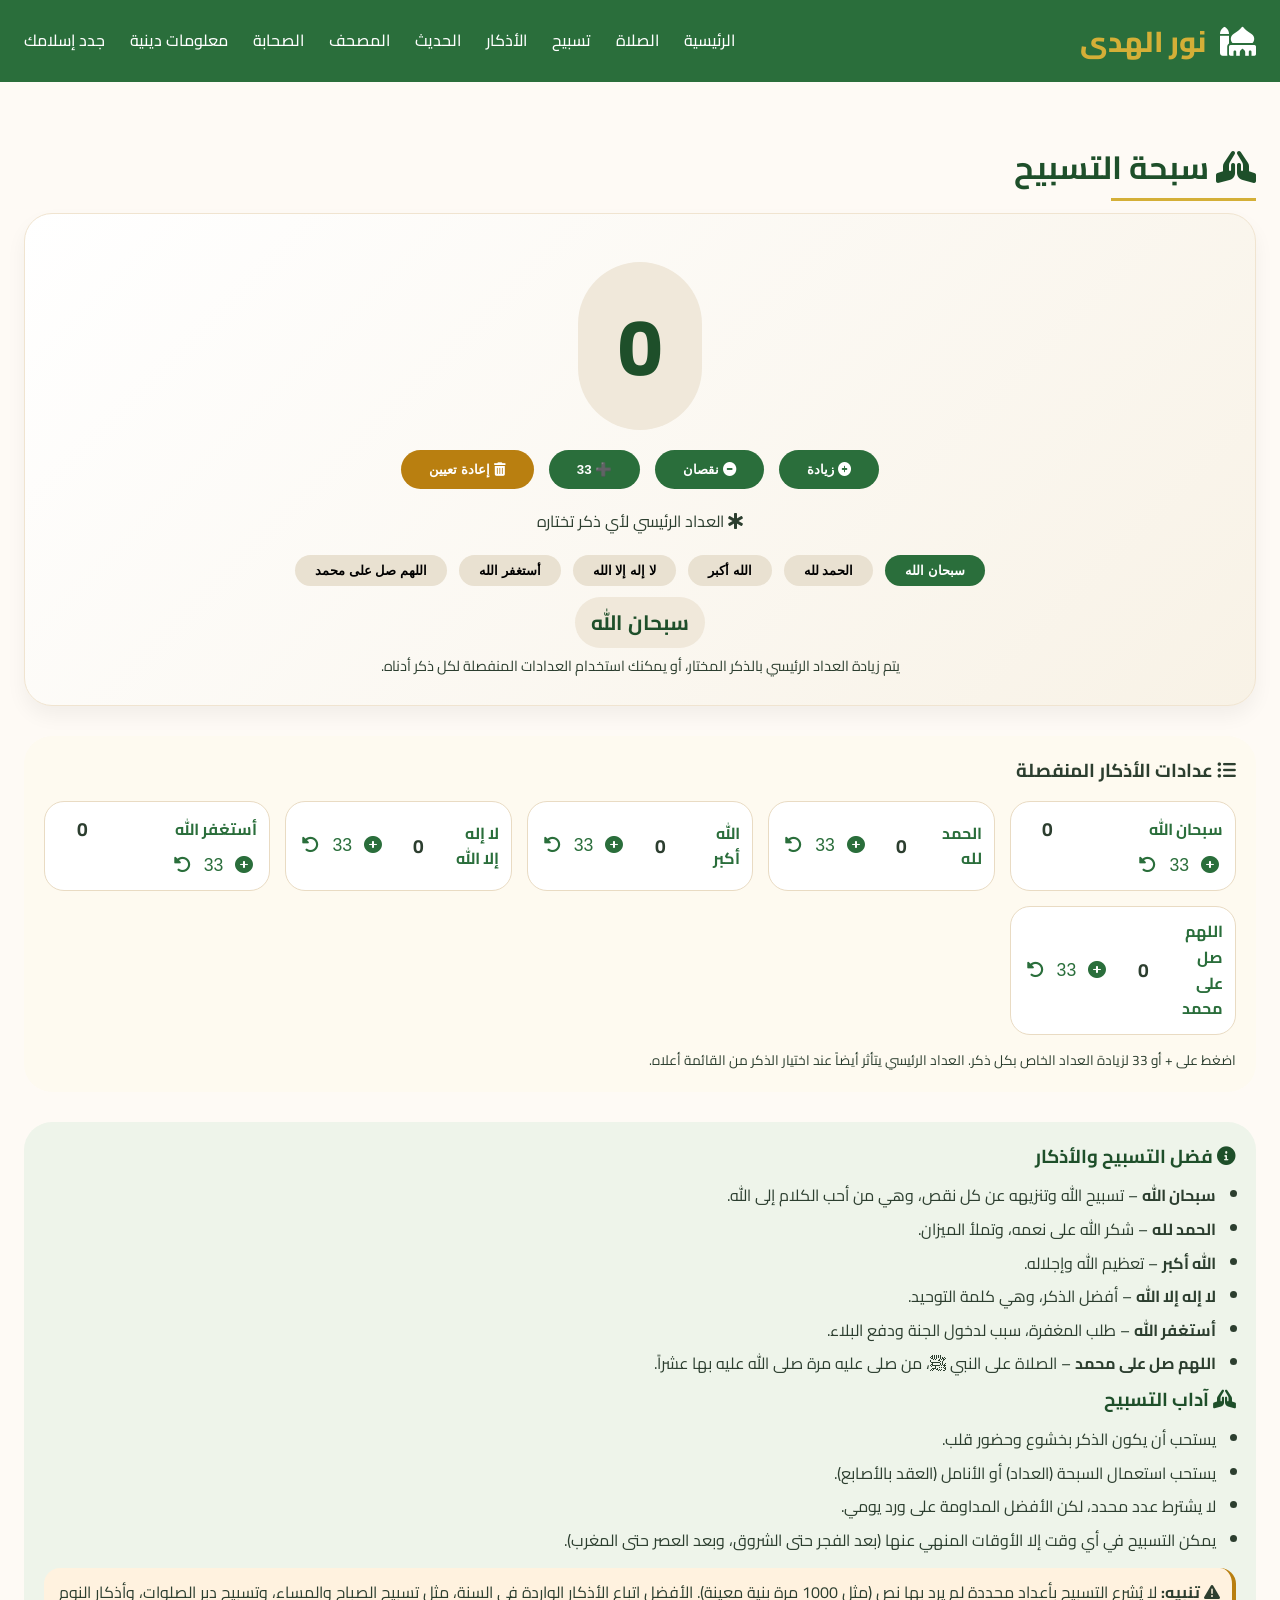
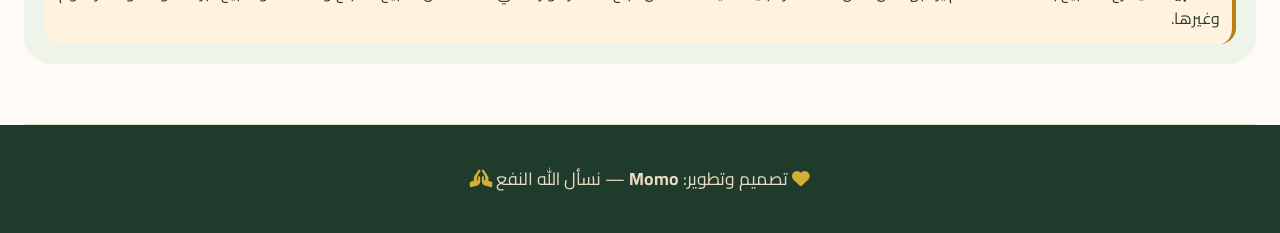
==== commit 7a2fbcf5: "Refactor tasbih.html with updated styles and scripts" ====
--- a/tasbih.html
+++ b/tasbih.html
@@ -6,107 +6,13 @@
   <title>نور الهدى | سبحة التسبيح</title>
   <link rel="stylesheet" href="https://cdnjs.cloudflare.com/ajax/libs/font-awesome/6.0.0-beta3/css/all.min.css">
   <link href="https://fonts.googleapis.com/css2?family=Cairo:wght@300;400;500;600;700;800&display=swap" rel="stylesheet">
+  <link rel="stylesheet" href="style.css">
   <style>
-    :root {
-      --primary: #2e7d64;
-      --primary-dark: #1e5a48;
-      --secondary: #e8b86b;
-    }
-    * {
-      margin: 0;
-      padding: 0;
-      box-sizing: border-box;
-    }
-    body {
-      font-family: 'Cairo', sans-serif;
-      background: #fef9ef;
-      color: #2c3e2f;
-      line-height: 1.6;
-    }
-    .container {
-      width: 90%;
-      max-width: 1200px;
-      margin: auto;
-    }
-    .navbar {
-      background: var(--primary);
-      padding: 1rem 0;
-      position: sticky;
-      top: 0;
-      z-index: 100;
-      box-shadow: 0 2px 10px rgba(0,0,0,0.1);
-    }
-    .navbar .container {
-      display: flex;
-      justify-content: space-between;
-      align-items: center;
-      flex-wrap: wrap;
-    }
-    .logo {
-      font-size: 1.5rem;
-      font-weight: bold;
-      color: white;
-    }
-    .nav-links a {
-      color: white;
-      text-decoration: none;
-      margin: 0 8px;
-      font-weight: 500;
-      transition: 0.2s;
-    }
-    .nav-links a:hover {
-      color: var(--secondary);
-    }
-    .section-title {
-      font-size: 1.8rem;
-      margin: 30px 0 20px;
-      border-right: 5px solid var(--primary);
-      padding-right: 15px;
-    }
-    .card {
-      background: white;
-      border-radius: 28px;
-      padding: 25px;
-      box-shadow: 0 5px 20px rgba(0,0,0,0.05);
-      margin-bottom: 30px;
-    }
+    /* هذه الأنماط هي نفسها الموجودة في الكود الأصلي */
     .tasbih-card {
       background: linear-gradient(135deg, #fff, #f8f2e6);
       text-align: center;
       padding: 28px;
-    }
-    .tasbih-counter {
-      font-size: 4rem;
-      font-weight: bold;
-      color: var(--primary);
-      background: #f0e8da;
-      display: inline-block;
-      padding: 15px 40px;
-      border-radius: 60px;
-      margin-bottom: 20px;
-    }
-    .tasbih-buttons {
-      display: flex;
-      flex-wrap: wrap;
-      justify-content: center;
-      gap: 12px;
-      margin: 20px 0;
-    }
-    .tasbih-btn {
-      background: var(--primary);
-      color: white;
-      border: none;
-      padding: 10px 20px;
-      border-radius: 40px;
-      font-weight: bold;
-      cursor: pointer;
-      transition: 0.2s;
-    }
-    .tasbih-btn.decrement {
-      background: #b87c4a;
-    }
-    .tasbih-btn.reset {
-      background: #8b5a2b;
     }
     .dhikr-selector {
       margin: 20px 0;
@@ -205,28 +111,6 @@
       padding: 12px;
       margin-top: 15px;
       border-radius: 16px;
-    }
-    footer {
-      background: #e2d8c4;
-      text-align: center;
-      padding: 20px 0;
-      margin-top: 40px;
-      font-size: 0.9rem;
-    }
-    @media (max-width: 768px) {
-      .navbar .container {
-        flex-direction: column;
-        gap: 10px;
-      }
-      .nav-links {
-        display: flex;
-        flex-wrap: wrap;
-        justify-content: center;
-      }
-      .nav-links a {
-        margin: 5px;
-        font-size: 0.85rem;
-      }
     }
   </style>
 </head>
@@ -374,12 +258,12 @@
 
     // إضافة إلى العداد الرئيسي والعداد المنفصل للذكر الحالي
     function addToMain(amount) {
-      if (amount < 0 && mainCounter + amount < 0) return; // منع السالب
+      if (amount < 0 && mainCounter + amount < 0) return;
       mainCounter += amount;
       counters[currentDhikrId] += amount;
       updateMainDisplay();
       updateCounterDisplay(currentDhikrId);
-      saveData(); // حفظ تلقائي
+      saveData();
     }
 
     // إعادة تعيين العداد الرئيسي
@@ -401,7 +285,7 @@
       saveData();
     }
 
-    // عرض العدادات المنفصلة مع أزرارها
+    // عرض العدادات المنفصلة
     function renderCounters() {
       let html = "";
       dhikrList.forEach(d => {
@@ -421,7 +305,7 @@
 
       // ربط أحداث العدادات المنفصلة
       document.querySelectorAll(".inc-single").forEach(btn => {
-        btn.addEventListener("click", (e) => {
+        btn.addEventListener("click", () => {
           const id = btn.getAttribute("data-id");
           counters[id]++;
           updateCounterDisplay(id);
@@ -429,7 +313,7 @@
         });
       });
       document.querySelectorAll(".inc33-single").forEach(btn => {
-        btn.addEventListener("click", (e) => {
+        btn.addEventListener("click", () => {
           const id = btn.getAttribute("data-id");
           counters[id] += 33;
           updateCounterDisplay(id);
@@ -437,7 +321,7 @@
         });
       });
       document.querySelectorAll(".reset-single").forEach(btn => {
-        btn.addEventListener("click", (e) => {
+        btn.addEventListener("click", () => {
           const id = btn.getAttribute("data-id");
           counters[id] = 0;
           updateCounterDisplay(id);
@@ -446,7 +330,7 @@
       });
     }
 
-    // ربط أزرار العداد الرئيسي (مرة واحدة فقط)
+    // ربط أزرار العداد الرئيسي (مرة واحدة)
     document.getElementById("incrementBtn").addEventListener("click", () => addToMain(1));
     document.getElementById("decrementBtn").addEventListener("click", () => addToMain(-1));
     document.getElementById("add33Btn").addEventListener("click", () => addToMain(33));
@@ -462,7 +346,7 @@
 
     // تهيئة الصفحة
     renderCounters();
-    loadData();    // تحميل أي بيانات محفوظة
+    loadData();
   </script>
 </body>
 </html>
--- a/style.css
+++ b/style.css
@@ -0,0 +1,463 @@
+* {
+  margin: 0;
+  padding: 0;
+  box-sizing: border-box;
+}
+
+body {
+  font-family: 'Cairo', sans-serif;
+  background: #fefaf5;
+  color: #2c3e2f;
+  line-height: 1.6;
+  scroll-behavior: smooth;
+}
+
+:root {
+  --primary: #2a6e3b;
+  --primary-dark: #1e4f2a;
+  --secondary: #d4af37;
+  --soft-bg: #fff8ed;
+  --card-bg: #ffffff;
+  --border-light: #e9dbc3;
+  --mushaf-bg: #fef7e8;
+  --mushaf-border: #dac292;
+}
+
+.container {
+  max-width: 1300px;
+  margin: 0 auto;
+  padding: 0 24px;
+}
+
+.navbar {
+  background: var(--primary);
+  padding: 18px 0;
+  position: sticky;
+  top: 0;
+  z-index: 100;
+}
+.navbar .container {
+  display: flex;
+  justify-content: space-between;
+  align-items: center;
+  flex-wrap: wrap;
+  gap: 15px;
+}
+.logo {
+  font-size: 1.8rem;
+  font-weight: 800;
+  color: var(--secondary);
+}
+.logo i {
+  color: white;
+  margin-left: 8px;
+}
+.nav-links {
+  display: flex;
+  gap: 25px;
+  flex-wrap: wrap;
+}
+.nav-links a {
+  color: white;
+  text-decoration: none;
+  font-weight: 500;
+  transition: 0.2s;
+}
+.nav-links a:hover {
+  color: var(--secondary);
+}
+
+.hero {
+  background: linear-gradient(135deg, #f4f0e6, #e6f0e8);
+  padding: 60px 0 40px;
+  text-align: center;
+  border-bottom: 3px solid var(--secondary);
+}
+.hero h1 {
+  font-size: 2.5rem;
+  color: var(--primary-dark);
+  margin-bottom: 12px;
+}
+.hero p {
+  font-size: 1.2rem;
+  color: #3b5e3b;
+}
+
+.prayer-card {
+  background: var(--card-bg);
+  border-radius: 32px;
+  padding: 28px;
+  margin: 40px 0 20px;
+  border: 1px solid var(--border-light);
+  box-shadow: 0 20px 30px -12px rgba(0,0,0,0.1);
+}
+.prayer-header {
+  display: flex;
+  justify-content: space-between;
+  align-items: baseline;
+  flex-wrap: wrap;
+  gap: 12px;
+  margin-bottom: 20px;
+}
+.city-selector {
+  display: flex;
+  gap: 12px;
+  flex-wrap: wrap;
+}
+.city-selector input,
+.city-selector button {
+  padding: 8px 16px;
+  border-radius: 40px;
+  border: 1px solid #ddd;
+  font-family: inherit;
+}
+.city-selector button {
+  background: var(--primary);
+  color: white;
+  border: none;
+  cursor: pointer;
+  font-weight: 600;
+}
+
+.prayer-times-grid {
+  display: grid;
+  grid-template-columns: repeat(auto-fit, minmax(100px, 1fr));
+  gap: 18px;
+  text-align: center;
+  margin: 20px 0;
+}
+.prayer-item {
+  background: #f9f5ed;
+  padding: 14px 6px;
+  border-radius: 24px;
+  font-weight: 600;
+}
+.prayer-name {
+  font-size: 1.1rem;
+  color: var(--primary);
+}
+.prayer-time {
+  font-size: 1.3rem;
+  font-weight: 700;
+  margin-top: 6px;
+}
+.next-prayer {
+  background: var(--primary-dark);
+  color: white;
+  padding: 14px;
+  border-radius: 40px;
+  text-align: center;
+  font-size: 1.2rem;
+  font-weight: 600;
+  margin-top: 20px;
+}
+
+section {
+  padding: 60px 0;
+  border-bottom: 1px solid var(--border-light);
+}
+.section-title {
+  font-size: 2rem;
+  font-weight: 700;
+  color: var(--primary-dark);
+  margin-bottom: 20px;
+  position: relative;
+  display: inline-block;
+}
+.section-title:after {
+  content: '';
+  position: absolute;
+  bottom: -8px;
+  right: 0;
+  width: 60%;
+  height: 3px;
+  background: var(--secondary);
+}
+
+.grid-2 {
+  display: grid;
+  grid-template-columns: repeat(auto-fit, minmax(300px, 1fr));
+  gap: 30px;
+  margin-top: 30px;
+}
+
+.card {
+  background: var(--card-bg);
+  border-radius: 28px;
+  padding: 24px;
+  box-shadow: 0 10px 20px rgba(0,0,0,0.05);
+  border: 1px solid #f0e4d0;
+  transition: 0.2s;
+}
+.card:hover {
+  transform: translateY(-5px);
+}
+
+.hadith-box {
+  background: #f4f0e2;
+  border-right: 6px solid var(--secondary);
+  padding: 28px;
+  border-radius: 28px;
+  font-size: 1.2rem;
+  margin: 20px 0;
+}
+
+.btn-refresh {
+  background: var(--primary);
+  border: none;
+  padding: 8px 24px;
+  border-radius: 30px;
+  color: white;
+  cursor: pointer;
+  font-weight: 600;
+  margin-top: 15px;
+}
+
+.adhkar-tabs {
+  display: flex;
+  gap: 20px;
+  margin-bottom: 30px;
+}
+.tab-btn {
+  background: #e9e1d1;
+  border: none;
+  padding: 10px 28px;
+  border-radius: 40px;
+  font-weight: 600;
+  cursor: pointer;
+}
+.tab-btn.active {
+  background: var(--primary);
+  color: white;
+}
+.adhkar-list {
+  list-style: none;
+}
+.adhkar-list li {
+  background: white;
+  margin-bottom: 14px;
+  padding: 16px 20px;
+  border-radius: 40px;
+  border: 1px solid var(--border-light);
+  font-size: 1rem;
+  line-height: 1.6;
+}
+
+.tracker-btn {
+  background: #e9e1d1;
+  border: none;
+  padding: 12px 10px;
+  border-radius: 60px;
+  font-weight: bold;
+  cursor: pointer;
+  width: 100%;
+}
+.tracker-btn.completed {
+  background: var(--primary);
+  color: white;
+}
+
+.wudu-steps {
+  list-style: none;
+  padding-right: 0;
+}
+.wudu-steps li {
+  margin-bottom: 12px;
+  display: flex;
+  align-items: baseline;
+  gap: 10px;
+}
+.wudu-steps li i {
+  color: var(--primary);
+  width: 24px;
+}
+
+.tasbih-card {
+  text-align: center;
+  background: linear-gradient(135deg, #fff, #f8f2e6);
+}
+.tasbih-counter {
+  font-size: 5rem;
+  font-weight: 800;
+  color: var(--primary-dark);
+  background: #f0e8da;
+  display: inline-block;
+  padding: 20px 40px;
+  border-radius: 80px;
+  margin: 20px 0;
+}
+.tasbih-buttons {
+  display: flex;
+  gap: 15px;
+  justify-content: center;
+  flex-wrap: wrap;
+}
+.tasbih-btn {
+  background: var(--primary);
+  color: white;
+  border: none;
+  padding: 12px 28px;
+  border-radius: 50px;
+  font-weight: bold;
+  cursor: pointer;
+}
+.tasbih-btn.reset {
+  background: #b97f10;
+}
+
+.quran-container {
+  background: var(--mushaf-bg);
+  border-radius: 28px;
+  padding: 24px;
+  border: 1px solid var(--mushaf-border);
+  font-family: 'Amiri', serif;
+}
+.search-box {
+  display: flex;
+  gap: 10px;
+  margin-bottom: 20px;
+  flex-wrap: wrap;
+}
+.search-box input {
+  flex: 1;
+  padding: 10px 16px;
+  border-radius: 40px;
+  border: 1px solid var(--mushaf-border);
+  font-family: 'Cairo', sans-serif;
+  font-size: 1rem;
+}
+.search-box button {
+  background: var(--primary);
+  color: white;
+  border: none;
+  padding: 8px 20px;
+  border-radius: 40px;
+  cursor: pointer;
+  font-weight: 600;
+}
+.sura-select {
+  width: 100%;
+  padding: 12px 20px;
+  border-radius: 50px;
+  border: 1px solid var(--mushaf-border);
+  font-family: 'Cairo', sans-serif;
+  font-size: 1rem;
+  background: white;
+  margin-bottom: 20px;
+}
+.verses-grid {
+  display: grid;
+  grid-template-columns: 1fr 1fr;
+  gap: 20px 30px;
+}
+.ayah-item {
+  display: flex;
+  align-items: baseline;
+  gap: 8px;
+  background: rgba(255,250,235,0.5);
+  padding: 8px 12px;
+  border-radius: 16px;
+}
+.ayah-text {
+  font-size: 1.2rem;
+  line-height: 1.6;
+  color: #2c3e2f;
+  flex: 1;
+}
+.ayah-number {
+  display: inline-flex;
+  justify-content: center;
+  align-items: center;
+  width: 28px;
+  height: 28px;
+  background: var(--secondary);
+  color: var(--primary-dark);
+  border-radius: 50%;
+  font-size: 0.8rem;
+  font-weight: bold;
+  font-family: 'Cairo', sans-serif;
+  flex-shrink: 0;
+}
+
+.islam-basics {
+  background: #eef4ea;
+  border-radius: 28px;
+  padding: 24px;
+}
+
+footer {
+  background: #1f3b2c;
+  color: #e9dbc3;
+  padding: 40px 0;
+  text-align: center;
+}
+footer p {
+  font-size: 1.1rem;
+}
+footer i {
+  color: var(--secondary);
+}
+
+.companions-list {
+  display: flex;
+  flex-wrap: wrap;
+  gap: 15px;
+  justify-content: center;
+  margin-bottom: 30px;
+}
+.companion-btn {
+  background: #e9e1d1;
+  border: none;
+  padding: 12px 24px;
+  border-radius: 60px;
+  font-size: 1rem;
+  font-weight: 600;
+  cursor: pointer;
+  transition: 0.2s;
+  display: flex;
+  align-items: center;
+  gap: 10px;
+}
+.companion-btn i {
+  font-size: 1.2rem;
+}
+.companion-btn.active {
+  background: var(--primary);
+  color: white;
+}
+.stories-display {
+  background: var(--card-bg);
+  border-radius: 28px;
+  padding: 24px;
+  border: 1px solid var(--border-light);
+  min-height: 300px;
+}
+.story-item {
+  margin-bottom: 24px;
+  border-bottom: 1px dashed var(--border-light);
+  padding-bottom: 16px;
+}
+.story-item:last-child {
+  border-bottom: none;
+}
+.story-item h4 {
+  color: var(--primary);
+  font-size: 1.3rem;
+  margin-bottom: 8px;
+}
+
+@media (max-width: 700px) {
+  .navbar .container {
+    flex-direction: column;
+  }
+  .prayer-times-grid {
+    grid-template-columns: repeat(2, 1fr);
+  }
+  .verses-grid {
+    grid-template-columns: 1fr;
+  }
+  .tasbih-counter {
+    font-size: 3rem;
+    padding: 12px 24px;
+  }
+}
